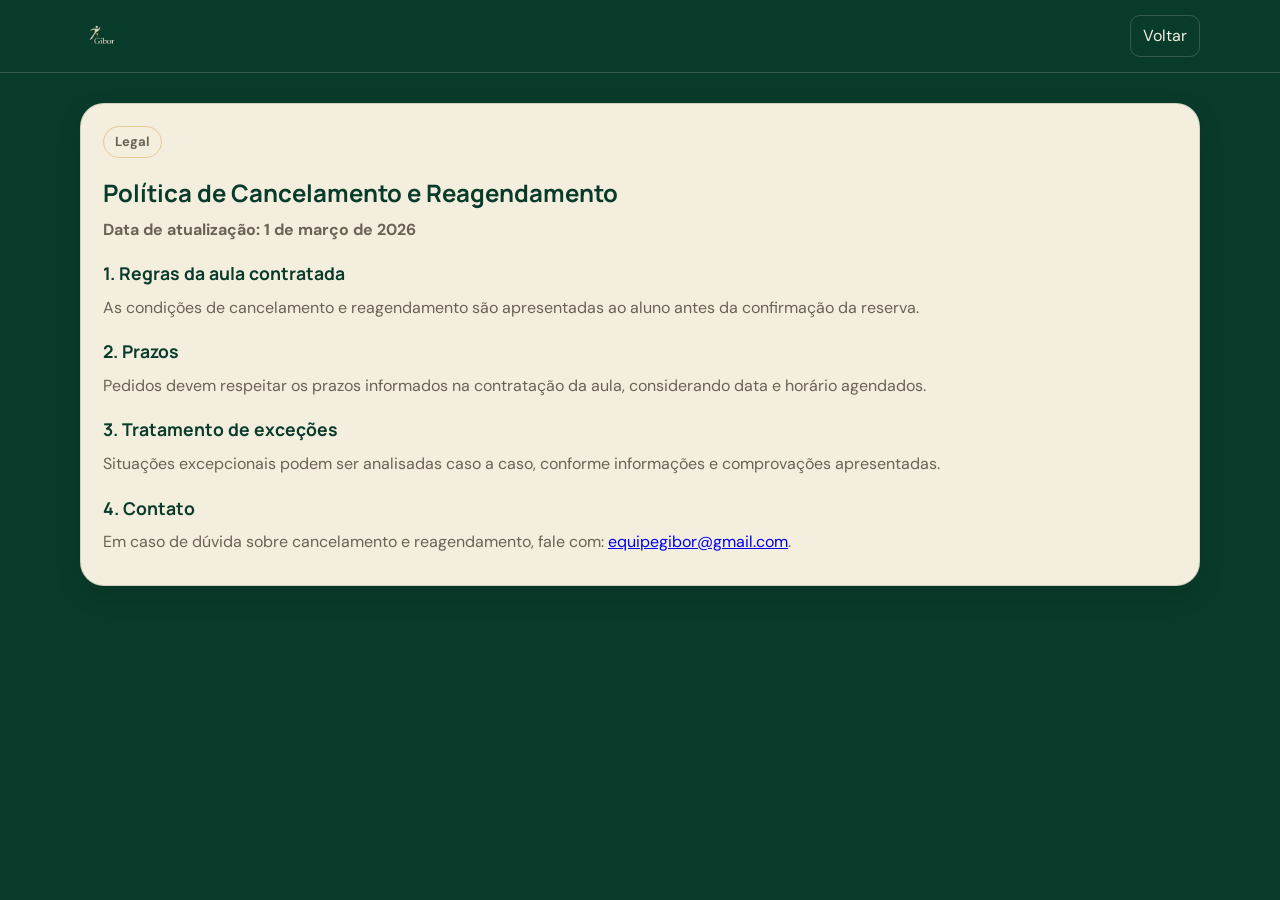
==== cancelamento.html @ 6b73e281 "Atualiza site Gibor" ====
﻿<!DOCTYPE html>
<html lang="pt-BR">
<head>
  <meta charset="UTF-8">
  <meta name="viewport" content="width=device-width, initial-scale=1.0">
  <title>Gibor | Política de Cancelamento e Reagendamento</title>
  <link rel="preconnect" href="https://fonts.googleapis.com">
  <link rel="preconnect" href="https://fonts.gstatic.com" crossorigin>
  <link href="https://fonts.googleapis.com/css2?family=Manrope:wght@600;700;800&family=DM+Sans:wght@400;500;700&display=swap" rel="stylesheet">
  <link rel="stylesheet" href="styles.css">
</head>
<body class="legal-page">
  <header class="legal-header">
    <div class="container header">
      <a class="logo" href="index.html#inicio" aria-label="Voltar para o início">
        <img id="logo-img" class="logo-image" src="assets/logo-gibor.png" alt="Gibor" decoding="async">
        <span id="logo-text" class="logo-text" hidden>GIBOR</span>
      </a>
      <a class="legal-back" href="index.html#inicio">Voltar</a>
    </div>
  </header>

  <main class="container legal-main">
    <article class="legal-card">
      <p class="tag">Legal</p>
      <h1>Política de Cancelamento e Reagendamento</h1>
      <p class="legal-date">Data de atualização: 1 de março de 2026</p>

      <h2>1. Regras da aula contratada</h2>
      <p>As condições de cancelamento e reagendamento são apresentadas ao aluno antes da confirmação da reserva.</p>

      <h2>2. Prazos</h2>
      <p>Pedidos devem respeitar os prazos informados na contratação da aula, considerando data e horário agendados.</p>

      <h2>3. Tratamento de exceções</h2>
      <p>Situações excepcionais podem ser analisadas caso a caso, conforme informações e comprovações apresentadas.</p>

      <h2>4. Contato</h2>
      <p>Em caso de dúvida sobre cancelamento e reagendamento, fale com: <a href="mailto:equipegibor@gmail.com">equipegibor@gmail.com</a>.</p>
    </article>
  </main>

  <script src="script.js"></script>
</body>
</html>
---- styles.css ----
﻿:root {
  --green-900: #093b2b;
  --green-950: #06261c;
  --offwhite: #f4eedf;
  --gold-500: #d8a03a;
  --warm-600: #6b6257;
  --line-dark: rgba(244, 238, 223, 0.18);
  --line-light: rgba(9, 59, 43, 0.16);
  --card-shadow: 0 10px 24px rgba(4, 21, 15, 0.16);
  --radius-lg: 24px;
  --radius-md: 18px;
  --radius-sm: 16px;
}

* {
  box-sizing: border-box;
}

html,
body {
  margin: 0;
  padding: 0;
}

html {
  scroll-behavior: smooth;
}

body {
  font-family: "DM Sans", "Segoe UI", sans-serif;
  line-height: 1.55;
  color: var(--offwhite);
  background: var(--green-900);
}

.container {
  width: min(1120px, 92%);
  margin: 0 auto;
}

.header-wrap {
  position: sticky;
  top: 0;
  z-index: 30;
  border-bottom: 1px solid var(--line-dark);
  backdrop-filter: blur(6px);
  background: rgba(9, 59, 43, 0.93);
}

.header {
  min-height: 76px;
  display: flex;
  align-items: center;
  justify-content: space-between;
  gap: 16px;
}

.logo {
  text-decoration: none;
  color: var(--offwhite);
  display: inline-flex;
  align-items: center;
}

.logo-image {
  height: 44px;
  width: auto;
  display: block;
}

.logo-text {
  font-family: "Manrope", sans-serif;
  font-weight: 800;
  letter-spacing: 0.12em;
}

.menu {
  display: flex;
  align-items: center;
  gap: 22px;
}

.menu a {
  color: var(--offwhite);
  text-decoration: none;
  border-bottom: 2px solid transparent;
  padding-bottom: 4px;
  font-size: 0.94rem;
}

.menu a:hover,
.menu a:focus-visible {
  border-bottom-color: var(--gold-500);
  outline: none;
}

.menu-btn {
  display: none;
  border: 1px solid var(--line-dark);
  background: transparent;
  color: var(--offwhite);
  border-radius: 12px;
  padding: 8px 12px;
  font-family: inherit;
  font-weight: 700;
  cursor: pointer;
}

.hero {
  padding: 58px 0 22px;
  display: grid;
  grid-template-columns: 1.2fr 0.8fr;
  gap: 28px;
  align-items: start;
}

.hero h1 {
  margin: 12px 0 10px;
  font-family: "Manrope", sans-serif;
  font-size: clamp(2rem, 4vw, 3.5rem);
  line-height: 1.08;
  letter-spacing: -0.02em;
  max-width: 16ch;
}

.hero-text {
  margin: 0;
  max-width: 62ch;
  color: rgba(244, 238, 223, 0.93);
}

.hero-note {
  margin: 10px 0 0;
  color: var(--gold-500);
  font-weight: 700;
}

.hero-actions {
  display: flex;
  gap: 12px;
  flex-wrap: wrap;
  margin-top: 24px;
}

.kicker,
.tag,
.badge {
  display: inline-flex;
  align-items: center;
  border-radius: 999px;
  font-size: 0.82rem;
  font-weight: 700;
}

.kicker {
  border: 1px solid var(--line-dark);
  padding: 6px 12px;
}

.tag {
  color: var(--gold-500);
  border: 1px solid rgba(216, 160, 58, 0.45);
  padding: 5px 11px;
  margin-bottom: 6px;
}

.badge {
  background: var(--green-900);
  color: var(--offwhite);
  border: 1px solid var(--line-dark);
  padding: 6px 11px;
}

.hero-card,
.info-card,
.founder-card,
.legal-card {
  background: var(--offwhite);
  color: var(--green-900);
  border: 1px solid var(--line-light);
  border-radius: var(--radius-lg);
  box-shadow: var(--card-shadow);
}

.hero-card {
  padding: 24px;
}

.hero-card h2 {
  margin: 12px 0 8px;
  font-family: "Manrope", sans-serif;
}

.hero-card p {
  margin: 0;
  color: var(--warm-600);
}

.section {
  padding: 30px 0;
}

.section h2 {
  margin: 0;
  font-family: "Manrope", sans-serif;
  font-size: clamp(1.45rem, 2.2vw, 2rem);
  line-height: 1.15;
}

.section-head {
  display: flex;
  justify-content: space-between;
  align-items: end;
  gap: 16px;
  margin-bottom: 14px;
}

.bullet-list {
  margin: 12px 0 0;
  padding-left: 20px;
  display: grid;
  gap: 10px;
}

.bullet-list li {
  color: rgba(244, 238, 223, 0.94);
}

.steps-grid,
.trust-grid {
  display: grid;
  grid-template-columns: repeat(4, 1fr);
  gap: 14px;
}

.step-card,
.trust-item {
  border: 1px solid var(--line-dark);
  border-radius: var(--radius-sm);
  padding: 17px;
  background: rgba(6, 38, 28, 0.48);
}

.step-card span {
  display: inline-block;
  color: var(--gold-500);
  font-family: "Manrope", sans-serif;
  font-weight: 800;
  margin-bottom: 8px;
}

.step-card h3,
.info-card h3,
.trust-item h3,
.founder-card h3,
.contact-box h3 {
  margin: 0 0 7px;
  font-family: "Manrope", sans-serif;
  font-size: 1.04rem;
}

.step-card p,
.trust-item p {
  margin: 0;
  color: rgba(244, 238, 223, 0.88);
}

.cards-grid {
  display: grid;
  gap: 14px;
}

.cards-grid--alunos {
  grid-template-columns: repeat(4, 1fr);
}

.cards-grid--pro {
  grid-template-columns: repeat(4, 1fr);
}

.info-card {
  border-radius: var(--radius-md);
  padding: 16px;
}

.info-card p,
.founder-card p,
.legal-card p,
.legal-card li {
  margin: 0;
  color: var(--warm-600);
}

.micro-cta {
  margin: 14px 0 0;
}

.micro-cta a {
  color: var(--gold-500);
  font-weight: 700;
}

.founder-card {
  margin-top: 16px;
  padding: 20px;
  display: grid;
  gap: 12px;
}

.trust-grid {
  margin-bottom: 10px;
}

.legal-note {
  margin: 0;
  color: rgba(244, 238, 223, 0.84);
  border-left: 2px solid var(--gold-500);
  padding-left: 12px;
}

.faq-list {
  display: grid;
  gap: 10px;
}

.faq-list details {
  border: 1px solid var(--line-dark);
  border-radius: 14px;
  background: rgba(6, 38, 28, 0.48);
  overflow: hidden;
}

.faq-list summary {
  cursor: pointer;
  list-style: none;
  font-weight: 700;
  padding: 14px;
}

.faq-list summary::-webkit-details-marker {
  display: none;
}

.faq-list p {
  margin: 0;
  padding: 0 14px 14px;
  color: rgba(244, 238, 223, 0.9);
}

.faq-list a {
  color: var(--gold-500);
}

.cta {
  margin-top: 6px;
  margin-bottom: 28px;
  padding: 24px;
  border-radius: var(--radius-lg);
  border: 1px solid var(--line-dark);
  background: rgba(6, 38, 28, 0.58);
  display: grid;
  grid-template-columns: 1fr 1fr;
  gap: 22px;
}

.cta h2 {
  margin: 6px 0 8px;
}

.cta p {
  margin: 0;
  color: rgba(244, 238, 223, 0.9);
}

.contact-box {
  margin-top: 20px;
  padding: 14px;
  border-radius: var(--radius-sm);
  border: 1px solid var(--line-dark);
  background: rgba(9, 59, 43, 0.56);
}

.contact-box p {
  margin: 0;
}

.contact-box a,
.footer a {
  color: var(--offwhite);
}

.contact-form {
  display: grid;
  gap: 9px;
}

.contact-form label {
  font-size: 0.9rem;
}

.contact-form input,
.contact-form select,
.contact-form textarea {
  width: 100%;
  border: 1px solid var(--line-dark);
  border-radius: 12px;
  padding: 10px 12px;
  color: var(--offwhite);
  background: rgba(244, 238, 223, 0.06);
  font-family: inherit;
}

.contact-form option {
  color: var(--green-950);
}

.contact-form input::placeholder,
.contact-form textarea::placeholder {
  color: rgba(244, 238, 223, 0.6);
}

.form-feedback {
  min-height: 1.4em;
  margin: 6px 0 0;
  font-weight: 700;
  color: var(--gold-500);
}

.btn {
  display: inline-block;
  width: fit-content;
  text-decoration: none;
  border-radius: 12px;
  border: 1px solid transparent;
  padding: 11px 15px;
  font-weight: 700;
  font-family: inherit;
  cursor: pointer;
  transition: transform 0.2s ease, border-color 0.2s ease, background-color 0.2s ease;
}

.btn:hover {
  transform: translateY(-1px);
}

.btn--primary {
  background: var(--gold-500);
  color: var(--green-950);
}

.btn--ghost {
  background: transparent;
  color: var(--offwhite);
  border-color: var(--line-dark);
}

.btn--ghost:hover {
  border-color: var(--gold-500);
}

.footer {
  padding: 10px 0 36px;
}

.footer-links {
  display: flex;
  flex-wrap: wrap;
  gap: 14px;
}

.footer-links a {
  text-decoration: none;
  border-bottom: 1px solid transparent;
}

.footer-links a:hover,
.footer-links a:focus-visible {
  border-bottom-color: var(--gold-500);
}

.footer p {
  margin: 10px 0 0;
  color: rgba(244, 238, 223, 0.78);
}

.copyright {
  color: rgba(244, 238, 223, 0.66);
  font-size: 0.92rem;
}

.reveal {
  opacity: 0;
  transform: translateY(14px);
}

.reveal.is-visible {
  opacity: 1;
  transform: translateY(0);
  transition: opacity 0.45s ease, transform 0.45s ease;
}

.toast {
  position: fixed;
  left: 50%;
  bottom: 20px;
  transform: translateX(-50%) translateY(8px);
  background: var(--offwhite);
  color: var(--green-950);
  border: 1px solid var(--line-light);
  border-radius: 12px;
  padding: 9px 14px;
  box-shadow: var(--card-shadow);
  opacity: 0;
  pointer-events: none;
  transition: opacity 0.2s ease, transform 0.2s ease;
}

.toast.is-visible {
  opacity: 1;
  transform: translateX(-50%) translateY(0);
}

input:focus-visible,
select:focus-visible,
textarea:focus-visible,
button:focus-visible,
a:focus-visible,
summary:focus-visible {
  outline: 2px solid var(--gold-500);
  outline-offset: 2px;
}

/* Legal pages */
.legal-page {
  min-height: 100vh;
  background: var(--green-900);
}

.legal-header {
  border-bottom: 1px solid var(--line-dark);
}

.legal-header .header {
  min-height: 72px;
}

.legal-back {
  color: var(--offwhite);
  text-decoration: none;
  border: 1px solid var(--line-dark);
  border-radius: 10px;
  padding: 8px 12px;
}

.legal-main {
  padding: 30px 0 40px;
}

.legal-card {
  padding: 22px;
}

.legal-card h1 {
  margin: 8px 0 6px;
  font-family: "Manrope", sans-serif;
  color: var(--green-900);
}

.legal-card h2 {
  margin: 18px 0 8px;
  font-family: "Manrope", sans-serif;
  color: var(--green-900);
  font-size: 1.1rem;
}

.legal-card p,
.legal-card li {
  margin: 0 0 8px;
}

.legal-card ul {
  margin: 0;
  padding-left: 20px;
}

.legal-date {
  color: var(--warm-600);
  font-weight: 700;
}

@media (max-width: 1080px) {
  .steps-grid,
  .trust-grid {
    grid-template-columns: repeat(2, 1fr);
  }

  .cards-grid--alunos,
  .cards-grid--pro {
    grid-template-columns: repeat(2, 1fr);
  }
}

@media (max-width: 900px) {
  .hero,
  .cta {
    grid-template-columns: 1fr;
  }
}

@media (max-width: 840px) {
  .menu-btn {
    display: inline-block;
  }

  .menu {
    display: none;
    position: absolute;
    top: 72px;
    right: 4%;
    width: min(290px, 90vw);
    background: var(--green-950);
    border: 1px solid var(--line-dark);
    border-radius: 14px;
    padding: 12px;
    flex-direction: column;
    align-items: flex-start;
    gap: 10px;
  }

  .menu.is-open {
    display: flex;
  }

  .section-head {
    flex-direction: column;
    align-items: flex-start;
  }

  .steps-grid,
  .trust-grid,
  .cards-grid--alunos,
  .cards-grid--pro {
    grid-template-columns: 1fr;
  }
}

@media (prefers-reduced-motion: reduce) {
  html {
    scroll-behavior: auto;
  }

  *,
  *::before,
  *::after {
    animation-duration: 0.01ms !important;
    animation-iteration-count: 1 !important;
    transition-duration: 0.01ms !important;
  }

  .reveal,
  .reveal.is-visible {
    opacity: 1;
    transform: none;
  }
}
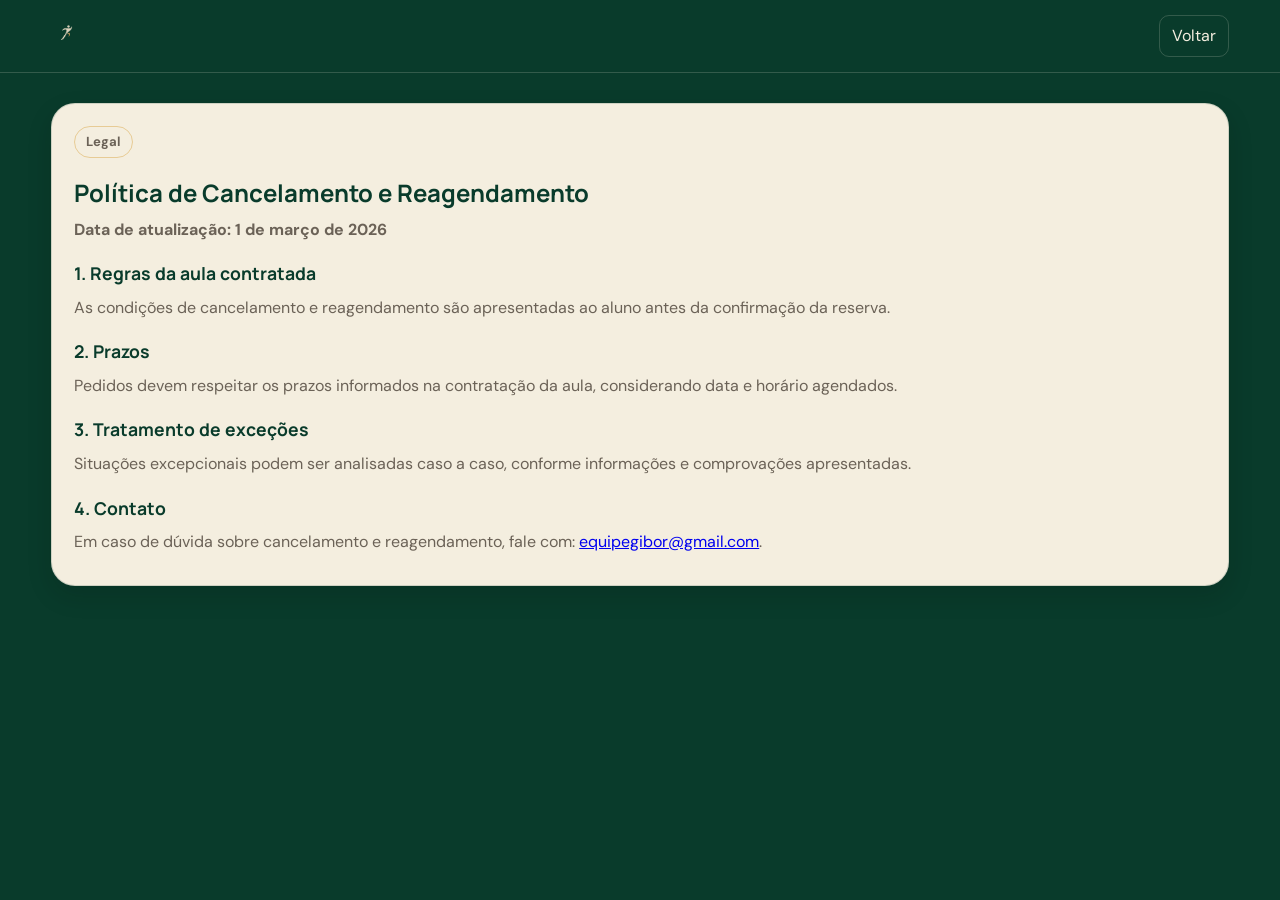
==== commit 7094df63: "Atualiza site Gibor" ====
--- a/cancelamento.html
+++ b/cancelamento.html
@@ -13,7 +13,7 @@
   <header class="legal-header">
     <div class="container header">
       <a class="logo" href="index.html#inicio" aria-label="Voltar para o início">
-        <img id="logo-img" class="logo-image" src="assets/logo-gibor.png" alt="Gibor" decoding="async">
+        <img id="logo-img" class="logo-image" src="assets/logo.png" alt="Gibor" decoding="async">
         <span id="logo-text" class="logo-text" hidden>GIBOR</span>
       </a>
       <a class="legal-back" href="index.html#inicio">Voltar</a>
@@ -44,3 +44,4 @@
 </body>
 </html>
 
+
--- a/styles.css
+++ b/styles.css
@@ -34,7 +34,7 @@
 }
 
 .container {
-  width: min(1120px, 92%);
+  width: min(1180px, 92%);
   margin: 0 auto;
 }
 
@@ -63,7 +63,7 @@
 }
 
 .logo-image {
-  height: 44px;
+  height: 46px;
   width: auto;
   display: block;
 }
@@ -107,7 +107,7 @@
 }
 
 .hero {
-  padding: 58px 0 22px;
+  padding: 64px 0 30px;
   display: grid;
   grid-template-columns: 1.2fr 0.8fr;
   gap: 28px;
@@ -123,9 +123,33 @@
   max-width: 16ch;
 }
 
+.hero-brand {
+  display: inline-flex;
+  align-items: center;
+  gap: 10px;
+  margin-top: 14px;
+  padding: 8px 12px;
+  border: 1px solid var(--line-dark);
+  border-radius: 999px;
+  background: rgba(6, 38, 28, 0.38);
+}
+
+.hero-brand-image {
+  height: 28px;
+  width: auto;
+  display: block;
+}
+
+.hero-brand-title {
+  margin: 0;
+  font-family: "Manrope", sans-serif;
+  font-weight: 700;
+  letter-spacing: 0.01em;
+}
+
 .hero-text {
   margin: 0;
-  max-width: 62ch;
+  max-width: 60ch;
   color: rgba(244, 238, 223, 0.93);
 }
 
@@ -197,7 +221,7 @@
 }
 
 .section {
-  padding: 30px 0;
+  padding: 38px 0;
 }
 
 .section h2 {
@@ -209,9 +233,10 @@
 
 .section-head {
   display: flex;
-  justify-content: space-between;
-  align-items: end;
-  gap: 16px;
+  flex-direction: column;
+  justify-content: flex-start;
+  align-items: flex-start;
+  gap: 8px;
   margin-bottom: 14px;
 }
 
@@ -271,16 +296,16 @@
 }
 
 .cards-grid--alunos {
-  grid-template-columns: repeat(4, 1fr);
+  grid-template-columns: repeat(2, minmax(0, 1fr));
 }
 
 .cards-grid--pro {
-  grid-template-columns: repeat(4, 1fr);
+  grid-template-columns: repeat(2, minmax(0, 1fr));
 }
 
 .info-card {
   border-radius: var(--radius-md);
-  padding: 16px;
+  padding: 18px;
 }
 
 .info-card p,
@@ -354,7 +379,7 @@
 .cta {
   margin-top: 6px;
   margin-bottom: 28px;
-  padding: 24px;
+  padding: 28px;
   border-radius: var(--radius-lg);
   border: 1px solid var(--line-dark);
   background: rgba(6, 38, 28, 0.58);
@@ -459,7 +484,7 @@
 }
 
 .footer {
-  padding: 10px 0 36px;
+  padding: 16px 0 42px;
 }
 
 .footer-links {
@@ -600,6 +625,26 @@
   }
 }
 
+@media (min-width: 1200px) {
+  .hero {
+    grid-template-columns: 1.25fr 0.75fr;
+    gap: 34px;
+  }
+
+  .hero-card {
+    padding: 28px;
+  }
+
+  .section-head {
+    margin-bottom: 18px;
+  }
+
+  .step-card,
+  .trust-item {
+    padding: 20px;
+  }
+}
+
 @media (max-width: 900px) {
   .hero,
   .cta {
@@ -608,6 +653,10 @@
 }
 
 @media (max-width: 840px) {
+  .logo-image {
+    height: 40px;
+  }
+
   .menu-btn {
     display: inline-block;
   }
@@ -632,8 +681,7 @@
   }
 
   .section-head {
-    flex-direction: column;
-    align-items: flex-start;
+    gap: 6px;
   }
 
   .steps-grid,
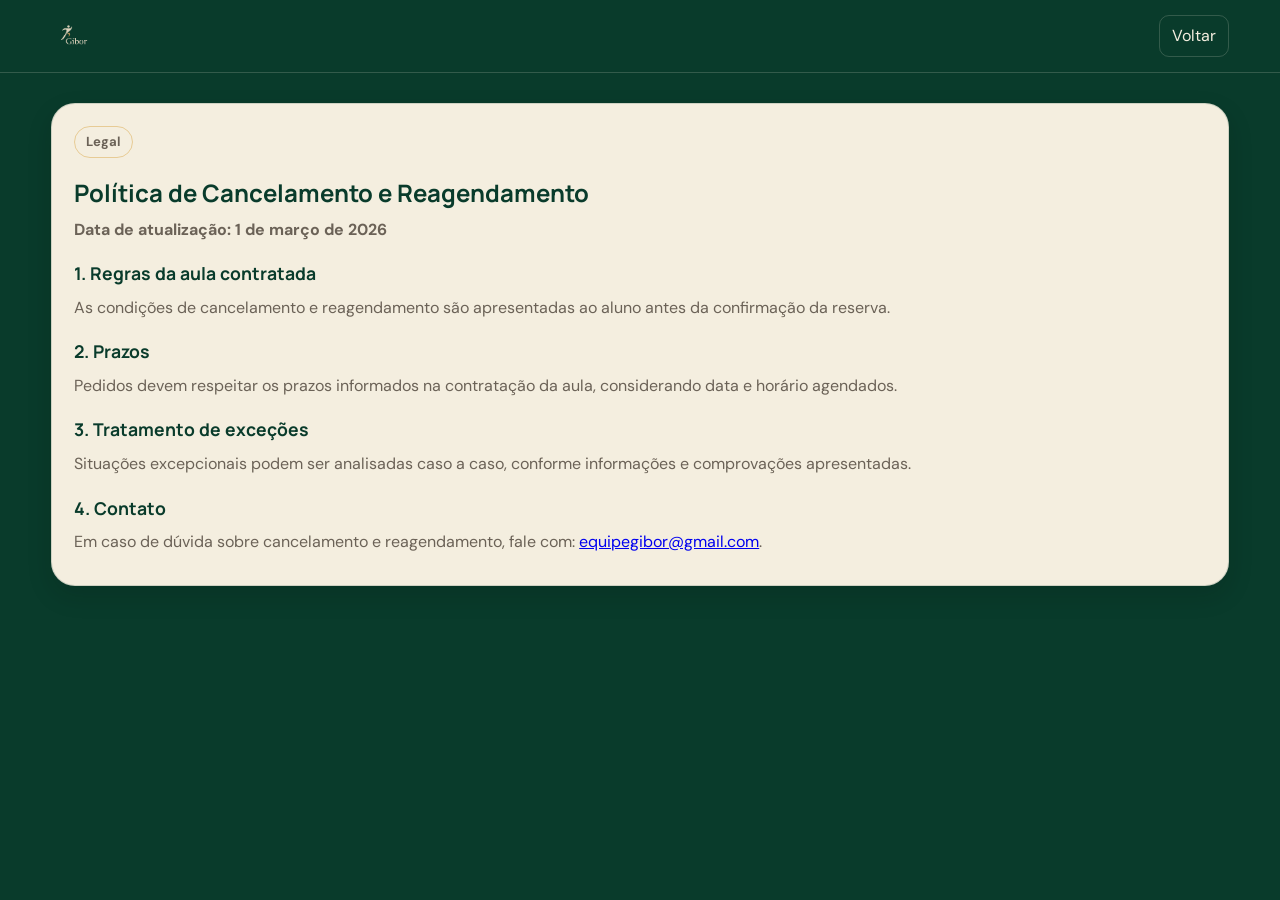
==== commit d9283d06: "SITE" ====
--- a/cancelamento.html
+++ b/cancelamento.html
@@ -13,7 +13,7 @@
   <header class="legal-header">
     <div class="container header">
       <a class="logo" href="index.html#inicio" aria-label="Voltar para o início">
-        <img id="logo-img" class="logo-image" src="assets/logo.png" alt="Gibor" decoding="async">
+        <img id="logo-img" class="logo-image" src="assets/logo-gibor.png" alt="Gibor" decoding="async">
         <span id="logo-text" class="logo-text" hidden>GIBOR</span>
       </a>
       <a class="legal-back" href="index.html#inicio">Voltar</a>
@@ -45,3 +45,4 @@
 </html>
 
 
+
--- a/styles.css
+++ b/styles.css
@@ -233,11 +233,15 @@
 
 .section-head {
   display: flex;
-  flex-direction: column;
-  justify-content: flex-start;
-  align-items: flex-start;
-  gap: 8px;
+  justify-content: space-between;
+  align-items: flex-end;
+  gap: 16px;
   margin-bottom: 14px;
+}
+
+.section-head .tag {
+  margin-bottom: 0;
+  flex-shrink: 0;
 }
 
 .bullet-list {
@@ -681,6 +685,8 @@
   }
 
   .section-head {
+    flex-direction: column;
+    align-items: flex-start;
     gap: 6px;
   }
 
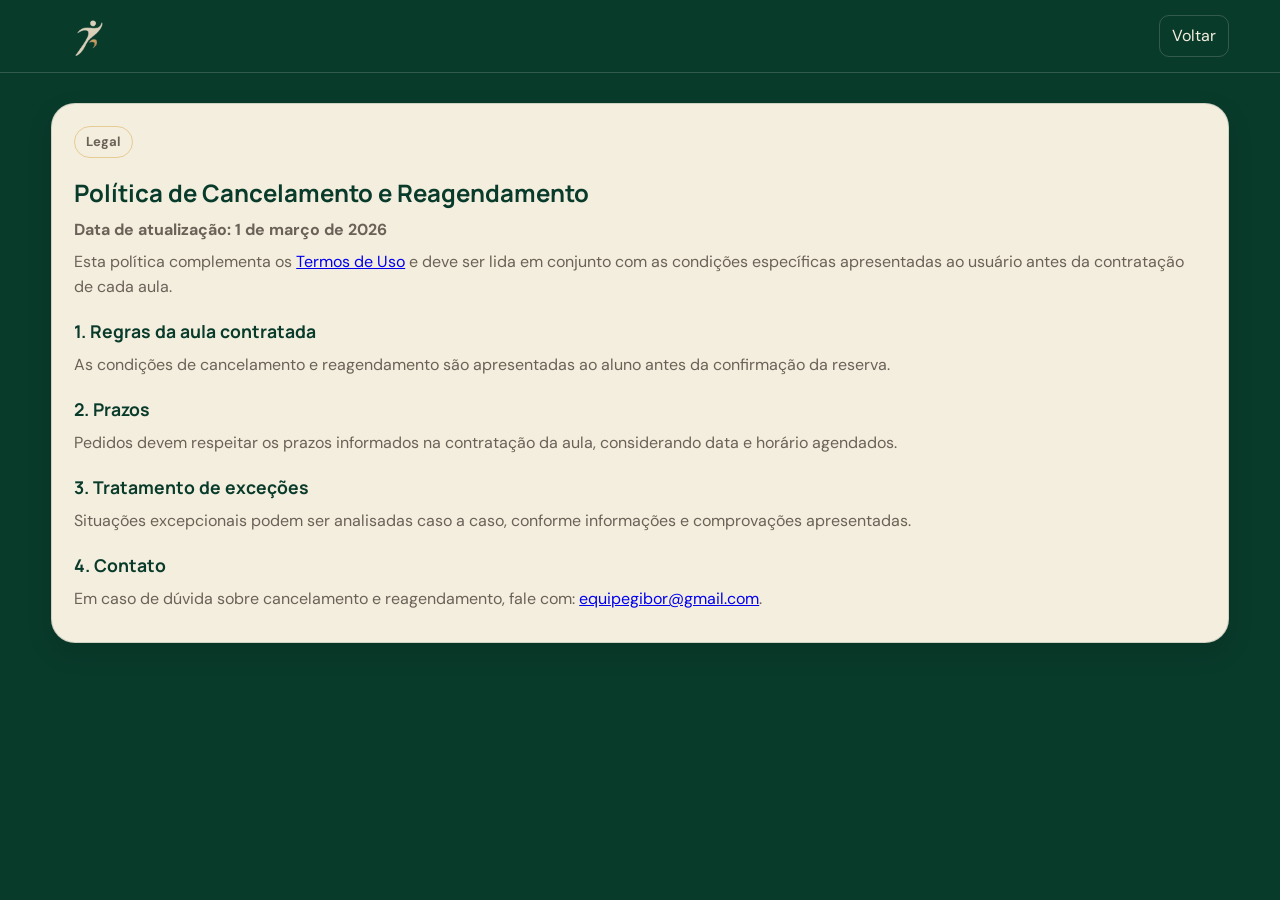
==== commit d3ce9dd7: "site" ====
--- a/cancelamento.html
+++ b/cancelamento.html
@@ -25,6 +25,7 @@
       <p class="tag">Legal</p>
       <h1>Política de Cancelamento e Reagendamento</h1>
       <p class="legal-date">Data de atualização: 1 de março de 2026</p>
+      <p>Esta política complementa os <a href="terms.html">Termos de Uso</a> e deve ser lida em conjunto com as condições específicas apresentadas ao usuário antes da contratação de cada aula.</p>
 
       <h2>1. Regras da aula contratada</h2>
       <p>As condições de cancelamento e reagendamento são apresentadas ao aluno antes da confirmação da reserva.</p>
--- a/styles.css
+++ b/styles.css
@@ -123,30 +123,6 @@
   max-width: 16ch;
 }
 
-.hero-brand {
-  display: inline-flex;
-  align-items: center;
-  gap: 10px;
-  margin-top: 14px;
-  padding: 8px 12px;
-  border: 1px solid var(--line-dark);
-  border-radius: 999px;
-  background: rgba(6, 38, 28, 0.38);
-}
-
-.hero-brand-image {
-  height: 28px;
-  width: auto;
-  display: block;
-}
-
-.hero-brand-title {
-  margin: 0;
-  font-family: "Manrope", sans-serif;
-  font-weight: 700;
-  letter-spacing: 0.01em;
-}
-
 .hero-text {
   margin: 0;
   max-width: 60ch;
@@ -193,6 +169,10 @@
   color: var(--offwhite);
   border: 1px solid var(--line-dark);
   padding: 6px 11px;
+}
+
+.badge--hero {
+  color: var(--offwhite);
 }
 
 .hero-card,
@@ -443,6 +423,33 @@
   color: var(--green-950);
 }
 
+.consent-field {
+  display: grid;
+  grid-template-columns: auto 1fr;
+  gap: 10px;
+  align-items: start;
+  margin-top: 6px;
+  font-size: 0.92rem;
+  color: rgba(244, 238, 223, 0.92);
+}
+
+.consent-field input {
+  width: 18px;
+  height: 18px;
+  margin-top: 2px;
+}
+
+.consent-field a {
+  color: var(--gold-500);
+  font-weight: 700;
+}
+
+.form-legal-note {
+  margin: 2px 0 0;
+  font-size: 0.88rem;
+  color: rgba(244, 238, 223, 0.76);
+}
+
 .contact-form input::placeholder,
 .contact-form textarea::placeholder {
   color: rgba(244, 238, 223, 0.6);
@@ -499,12 +506,20 @@
 
 .footer-links a {
   text-decoration: none;
-  border-bottom: 1px solid transparent;
+  display: inline-flex;
+  align-items: center;
+  padding: 8px 12px;
+  border-radius: 999px;
+  border: 1px solid var(--line-dark);
+  background: rgba(6, 38, 28, 0.48);
+  transition: border-color 0.2s ease, background-color 0.2s ease, transform 0.2s ease;
 }
 
 .footer-links a:hover,
 .footer-links a:focus-visible {
-  border-bottom-color: var(--gold-500);
+  border-color: rgba(216, 160, 58, 0.65);
+  background: rgba(216, 160, 58, 0.12);
+  transform: translateY(-1px);
 }
 
 .footer p {
@@ -612,6 +627,11 @@
   padding-left: 20px;
 }
 
+.legal-card ol {
+  margin: 0 0 10px;
+  padding-left: 22px;
+}
+
 .legal-date {
   color: var(--warm-600);
   font-weight: 700;
@@ -717,3 +737,4 @@
     transform: none;
   }
 }
+
